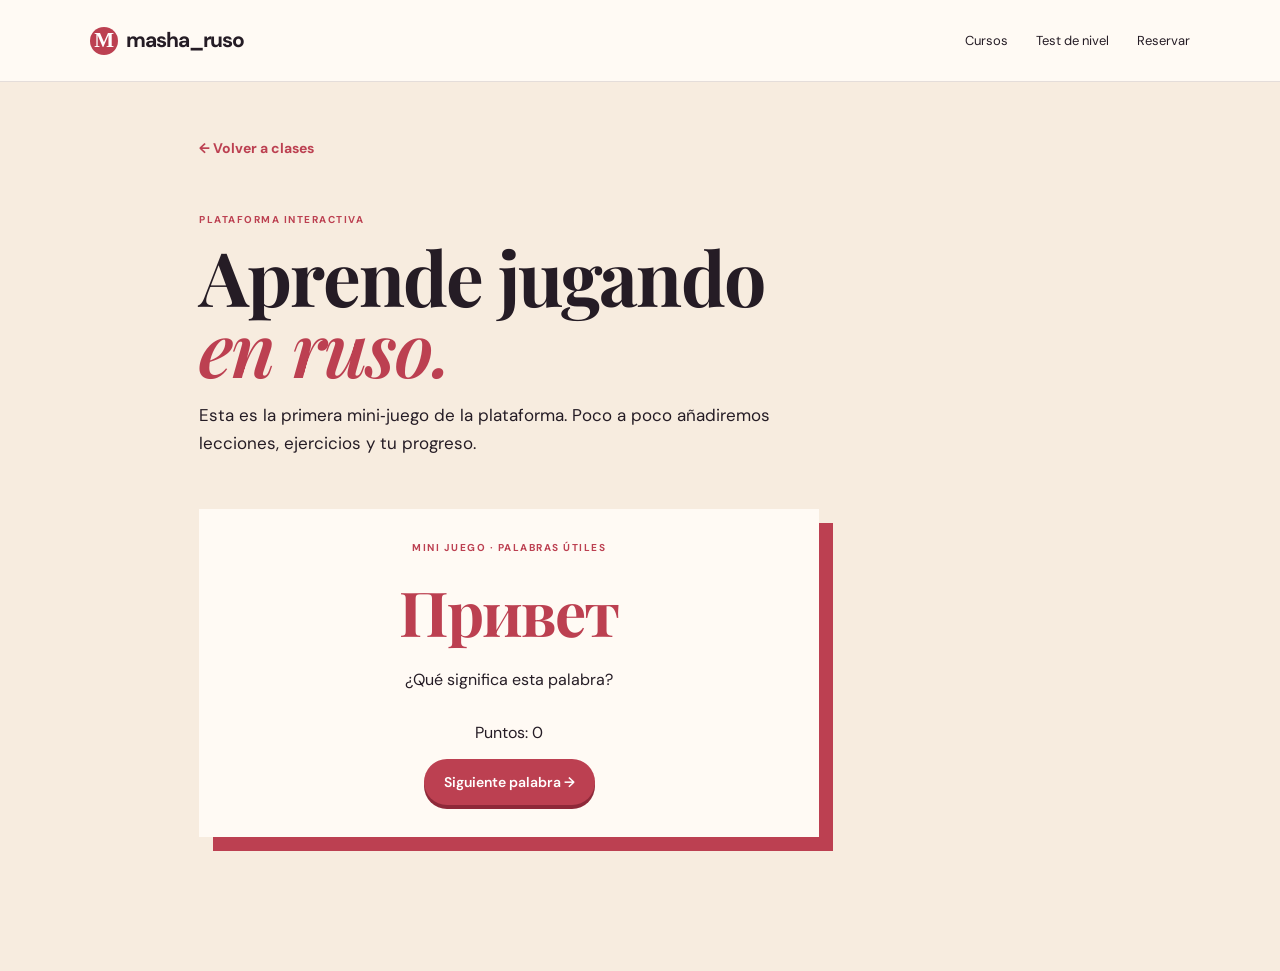
==== plataforma.html @ b91ba9e7 "Add interactive platform starter game" ====
<!doctype html>
<html lang="es">
<head>
  <meta charset="utf-8">
  <meta name="viewport" content="width=device-width,initial-scale=1">
  <title>Masha Ruso · Escuela online</title>
  <link rel="preconnect" href="https://fonts.googleapis.com">
  <link rel="preconnect" href="https://fonts.gstatic.com" crossorigin>
  <link href="https://fonts.googleapis.com/css2?family=DM+Sans:wght@400;500;600;700&family=Playfair+Display:ital,wght@0,600;0,700;1,600&display=swap" rel="stylesheet">
  <link rel="stylesheet" href="css/styles.css?v=experience-4">
  <link rel="stylesheet" href="css/experiencia.css?v=experience-4">
</head>
<body class="experience-page">
  <header><a class="brand" href="index.html"><span>М</span> masha_ruso</a><nav><a href="index.html#cursos">Cursos</a><a href="test-nivel.html">Test de nivel</a><a href="reservar.html">Reservar</a></nav></header>
<main class="experience-main">
  <a class="back-link" href="index.html#cursos">← Volver a clases</a>
  <section class="experience-hero">
    <p class="eyebrow">PLATAFORMA INTERACTIVA</p><h1>Aprende jugando<br><i>en ruso.</i></h1>
    <p>Esta es la primera mini‑juego de la plataforma. Poco a poco añadiremos lecciones, ejercicios y tu progreso.</p>
  </section>
  <section class="experience-card game-card">
    <p class="eyebrow">MINI JUEGO · PALABRAS ÚTILES</p><h2 id="game-word">Привет</h2><p id="game-prompt">¿Qué significa esta palabra?</p>
    <div id="game-options" class="game-options"></div><p id="game-score">Puntos: 0</p><button class="button" id="game-next" hidden>Siguiente palabra →</button>
  </section>
</main>
<script src="js/juego.js?v=experience-4"></script>
</body></html>
---- css/styles.css ----
:root{
  --ink:#251c25;
  --cream:#fbf1e5;
  --red:#bc4051;
  --pink:#e99b9d;
  --lilac:#cbb8d8;
  --blue:#a9c8d4;
  --line:#34243322
}
*{
  box-sizing:border-box
}
html{
  scroll-behavior:smooth
}
body{
  margin:0;
  color:var(--ink);
  font-family:'DM Sans',sans-serif;
  background:var(--cream)
}
.announcement{
  background:var(--ink);
  color:#fff;
  text-align:center;
  padding:10px;
  font-size:10px;
  letter-spacing:1.4px;
  font-weight:700
}
header{
  height:82px;
  padding:0 7vw;
  display:flex;
  align-items:center;
  justify-content:space-between;
  border-bottom:1px solid var(--line);
  background:#fffaf4;
  position:sticky;
  top:0;
  z-index:5
}
.brand{
  font-size:21px;
  font-weight:700;
  text-decoration:none;
  color:var(--ink);
  letter-spacing:-1px
}
.brand span{
  background:var(--red);
  color:#fff;
  border-radius:50%;
  display:inline-grid;
  place-items:center;
  width:28px;
  height:28px;
  font-family:Georgia;
  margin-right:4px
}
nav{
  display:flex;
  gap:28px
}
nav a{
  font-size:13px;
  text-decoration:none;
  color:var(--ink)
}
.cart-button,.icon-button{
  border:0;
  background:none;
  font-size:20px;
  cursor:pointer
}
.cart-button b{
  background:var(--red);
  color:#fff;
  border-radius:50%;
  font:11px 'DM Sans';
  padding:3px 6px;
  vertical-align:top
}
.hero{
  min-height:610px;
  display:grid;
  grid-template-columns:1.15fr .85fr;
  position:relative;
  overflow:hidden;
  isolation:isolate;
  background:linear-gradient(90deg,rgba(255,250,244,.96) 0%,rgba(255,250,244,.84) 40%,rgba(255,250,244,.18) 73%),url("../assets/red-square-3d-hero.jpg") center / cover no-repeat,var(--cream)
}
.hero:after{
  content:'Я · РУССКИЙ · Я · РУССКИЙ · Я · РУССКИЙ';
  position:absolute;
  bottom:7px;
  left:-20px;
  color:#bc405122;
  font:700 16px Georgia;
  letter-spacing:12px;
  white-space:nowrap
}
.hero-copy{
  padding:105px 5vw 75px 12vw;
  position:relative;
  z-index:1
}
.eyebrow{
  font-size:10px;
  color:var(--red);
  font-weight:700;
  letter-spacing:1.5px;
  margin:0 0 15px
}
h1,h2,h3{
  font-family:'Playfair Display',Georgia,serif;
  letter-spacing:-1.8px;
  margin:0
}
h1{
  font-size:clamp(52px,6.4vw,84px);
  line-height:.91
}
h1 i,h2 i{
  color:var(--red);
  font-weight:600
}
.lead{
  font-size:17px;
  line-height:1.55;
  max-width:410px;
  margin:25px 0 30px
}
.button{
  background:var(--red);
  color:#fff;
  border:0;
  border-radius:28px;
  padding:14px 20px;
  text-decoration:none;
  font:600 14px 'DM Sans';
  display:inline-flex;
  gap:22px;
  align-items:center;
  cursor:pointer;
  box-shadow:0 4px 0 #8e2939
}
.postcard{
  width:330px;
  height:420px;
  background:var(--pink);
  margin:auto;
  align-self:center;
  transform:rotate(5deg);
  border:8px solid #fff8eb;
  box-shadow:14px 14px 0 #b8505c22;
  position:relative;
  text-align:center;
  overflow:hidden
}
.postcard-top,.postcard-bottom{
  font-size:9px;
  letter-spacing:2px;
  font-weight:bold;
  position:relative;
  z-index:2
}
.postcard-bottom{
  position:absolute;
  bottom:7px;
  width:100%
}
.arches{
  position:absolute;
  bottom:-15px;
  left:12px;
  display:flex;
  gap:6px
}
.arches span{
  display:block;
  width:96px;
  height:285px;
  border-radius:70px 70px 0 0;
  background:#fbe3b8;
  border:6px solid #bc4051
}
.arches span:nth-child(2){
  background:#a8c6d1;
  height:220px
}
.postcard-title{
  font:600 49px/.83 'Playfair Display';
  position:relative;
  z-index:2;
  margin:50px 0 0
}
.postcard-title i{
  font-size:32px;
  color:#fff
}
.flower{
  position:absolute;
  right:12px;
  top:135px;
  font-size:53px;
  color:#fff
}
.about{
  display:grid;
  grid-template-columns:.85fr 1.15fr;
  gap:80px;
  max-width:960px;
  margin:auto;
  padding:115px 30px;
  background:#fffaf4
}
.about h2,.section-heading h2{
  font-size:clamp(42px,5vw,62px);
  line-height:.96
}
.about p:not(.eyebrow){
  font-size:16px;
  line-height:1.65;
  max-width:480px
}
.portrait{
  height:340px;
  background:var(--blue);
  border-radius:50% 50% 10px 10px;
  position:relative;
  overflow:hidden
}
.portrait:before{
  content:'РУССКИЙ';
  position:absolute;
  font:700 64px Georgia;
  color:#fff3;
  top:120px;
  left:-25px;
  transform:rotate(-14deg)
}
.portrait-circle{
  width:170px;
  height:170px;
  border-radius:50%;
  background:#f6bd91;
  color:var(--ink);
  display:grid;
  place-items:center;
  font:90px Georgia;
  position:absolute;
  bottom:0;
  left:50%;
  transform:translateX(-50%);
  border:16px solid #5d4651
}
.star{
  position:absolute;
  right:16px;
  top:22px;
  font-size:36px;
  color:var(--red)
}
.label{
  position:absolute;
  bottom:18px;
  left:16px;
  background:#fff;
  padding:10px;
  font:700 12px Georgia;
  transform:rotate(-5deg)
}
.label small{
  font:700 9px 'DM Sans';
  letter-spacing:1px
}
.signature{
  font:26px 'Playfair Display';
  color:var(--red);
  margin-top:26px
}
.courses{
  padding:100px 7vw;
  background:#f2e4d7
}
.section-heading{
  max-width:1160px;
  margin:auto;
  display:flex;
  justify-content:space-between;
  align-items:end
}
.section-heading>p{
  max-width:250px;
  font-size:13px;
  line-height:1.5
}
.course-grid{
  max-width:1160px;
  margin:45px auto 0;
  display:grid;
  grid-template-columns:repeat(3,1fr);
  gap:18px
}
.course-card{
  min-height:365px;
  padding:26px;
  display:flex;
  flex-direction:column;
  position:relative;
  overflow:hidden
}
.course-card:after{
  content:'✦';
  position:absolute;
  right:12px;
  top:5px;
  font-size:80px;
  color:#fff7
}
.lilac{
  background:var(--lilac)
}
.peach{
  background:var(--pink)
}
.blue{
  background:var(--blue)
}
.course-no{
  font-size:13px;
  font-weight:700;
  border:1px solid #0005;
  border-radius:50%;
  width:29px;
  height:29px;
  display:grid;
  place-items:center
}
.course-kicker{
  font-size:10px;
  letter-spacing:1.5px;
  font-weight:bold;
  margin:35px 0 8px
}
.course-card h3{
  font-size:38px;
  line-height:.92
}
.course-card>p:not(.course-kicker){
  font-size:13px;
  line-height:1.5;
  max-width:250px
}
.course-footer{
  margin-top:auto;
  display:flex;
  justify-content:space-between;
  align-items:center
}
.course-footer strong{
  font:28px 'Playfair Display'
}
.course-footer small{
  font:11px 'DM Sans'
}
.add{
  border:1px solid var(--ink);
  background:#fff8;
  border-radius:25px;
  padding:10px 12px;
  font:600 12px 'DM Sans';
  cursor:pointer
}
.reasons{
  padding:90px 10vw;
  background:#fffaf4;
  text-align:center
}
.reason-grid{
  display:grid;
  grid-template-columns:repeat(3,1fr);
  max-width:1000px;
  margin:45px auto 0;
  gap:20px
}
.reason-grid b{
  font:42px Georgia;
  color:var(--red)
}
.reason-grid h3{
  font-size:23px;
  margin:13px
}
.reason-grid p{
  font-size:13px
}
.testimonial{
  background:var(--red);
  color:#fff;
  padding:90px 15%;
  text-align:center
}
.testimonial p{
  font:clamp(28px,4vw,48px)/1.2 'Playfair Display';
  margin:0
}
.testimonial span{
  font-size:10px;
  letter-spacing:1.3px;
  display:block;
  margin-top:25px
}
footer{
  background:var(--ink);
  color:#fff;
  padding:35px 8%;
  display:flex;
  justify-content:space-between;
  align-items:center;
  font-size:13px
}
footer .brand,footer a{
  color:#fff
}
.cart{
  position:fixed;
  right:0;
  top:0;
  width:min(420px,100%);
  height:100vh;
  background:#fffaf4;
  z-index:10;
  transform:translateX(105%);
  transition:.35s;
  padding:28px;
  display:flex;
  flex-direction:column;
  box-shadow:-10px 0 30px #0002
}
.cart.open{
  transform:none
}
.cart-head{
  display:flex;
  justify-content:space-between;
  align-items:center;
  border-bottom:1px solid var(--line);
  padding-bottom:18px
}
.cart-head h2{
  font-size:35px
}
.icon-button{
  font-size:31px
}
.cart-items{
  flex:1;
  padding:20px 0
}
.empty{
  color:#777;
  line-height:1.6
}
.cart-item{
  display:flex;
  justify-content:space-between;
  padding:13px 0;
  border-bottom:1px solid var(--line);
  font-size:14px
}
.cart-item button{
  border:0;
  background:none;
  color:var(--red);
  cursor:pointer
}
.cart-bottom{
  border-top:1px solid var(--line);
  padding-top:18px
}
.cart-bottom>div{
  display:flex;
  justify-content:space-between;
  align-items:center;
  margin-bottom:17px
}
.cart-bottom strong{
  font:26px 'Playfair Display'
}
.checkout{
  width:100%;
  justify-content:space-between
}
.checkout:disabled{
  background:#bcb6b2;
  box-shadow:none;
  cursor:not-allowed
}
.cart-bottom small{
  display:block;
  text-align:center;
  color:#777;
  font-size:10px;
  margin-top:14px
}
.overlay{
  position:fixed;
  inset:0;
  background:#0005;
  z-index:9;
  display:none
}
.overlay.show{
  display:block
}
.payment-modal{
  position:fixed;
  display:none;
  place-items:center;
  inset:0;
  background:#0008;
  z-index:12;
  padding:20px
}
.payment-modal.show{
  display:grid
}
.payment-modal>div{
  background:var(--cream);
  max-width:480px;
  padding:45px;
  position:relative
}
.payment-modal h2{
  font-size:46px;
  line-height:.95;
  margin-bottom:20px
}
.payment-modal p:not(.eyebrow){
  line-height:1.6
}
.modal-close{
  position:absolute;
  right:15px;
  top:10px
}
@media(max-width:720px){
  header{
    padding:0 20px;
    height:68px
  }
  nav{
    display:none
  }
  .hero{
    grid-template-columns:1fr;
    min-height:auto
  }
  .hero-copy{
    padding:72px 28px 35px
  }
  .postcard{
    width:250px;
    height:315px;
    margin:20px auto 60px
  }
  .postcard-title{
    font-size:39px;
    margin-top:34px
  }
  .arches span{
    width:71px;
    height:220px
  }
  .arches span:nth-child(2){
    height:170px
  }
  .about{
    grid-template-columns:1fr;
    gap:35px;
    padding:70px 25px
  }
  .portrait{
    height:280px
  }
  .courses{
    padding:70px 20px
  }
  .section-heading{
    display:block
  }
  .section-heading>p{
    margin-top:15px
  }
  .course-grid,.reason-grid{
    grid-template-columns:1fr
  }
  .course-card{
    min-height:310px
  }
  .reasons{
    padding:70px 25px
  }
  .testimonial{
    padding:70px 25px
  }
  footer{
    display:block
  }
  footer p{
    margin:17px 0
  }
}

/* Mini-game motion: layered parallax above the Red Square image */
.hero{
  --scene-x:0px;
  --scene-y:0px;
  --card-x:0px;
  --card-y:0px;
}
.hero:before{
  content:"";
  position:absolute;
  inset:-34px;
  z-index:0;
  pointer-events:none;
  background:linear-gradient(90deg,rgba(255,250,244,.50),rgba(255,250,244,.08)),url("../assets/red-square-3d-hero.jpg") center / cover no-repeat;
  opacity:.34;
  transform:translate3d(var(--scene-x),var(--scene-y),0) scale(1.06);
  transition:transform .5s cubic-bezier(.2,.7,.2,1);
}
.hero > *{
  position:relative;
  z-index:1;
}
.hero:after{
  z-index:2;
  pointer-events:none;
}
.postcard{
  transform:rotate(5deg) translate3d(var(--card-x),var(--card-y),0);
  transition:transform .55s cubic-bezier(.2,.72,.2,1),box-shadow .35s ease;
}
.postcard:hover{
  box-shadow:20px 24px 0 #8b313940;
}
.hero-spark{
  position:absolute;
  z-index:2;
  width:12px;
  height:12px;
  border:1px solid rgba(255,239,199,.88);
  border-radius:50%;
  box-shadow:0 0 18px rgba(255,192,91,.75);
  pointer-events:none;
  animation:hero-sparkle var(--speed) ease-in-out infinite alternate;
}
.hero-spark:nth-of-type(1){top:20%;right:13%;--speed:3.4s}
.hero-spark:nth-of-type(2){top:53%;right:36%;--speed:4.2s}
.hero-spark:nth-of-type(3){bottom:17%;right:20%;--speed:2.8s}
@keyframes hero-sparkle{
  from{opacity:.25;transform:translateY(0) scale(.65)}
  to{opacity:1;transform:translateY(-18px) scale(1.25)}
}
@media (prefers-reduced-motion:reduce){
  .hero:before,.postcard{transition:none}
  .hero-spark{animation:none}
}

/* Atmospheric layer over Red Square */
.hero{
  grid-template-columns:1fr;
}
.weather{
  position:absolute;
  inset:0;
  z-index:3;
  overflow:hidden;
  pointer-events:none;
}
.rain-drop{
  position:absolute;
  top:-13%;
  width:1px;
  height:46px;
  background:linear-gradient(transparent,rgba(231,241,255,.72));
  transform:rotate(13deg);
  opacity:.55;
  animation:rain-fall linear infinite;
}
.falling-leaf{
  position:absolute;
  top:-14%;
  color:#a23c2d;
  font-size:clamp(16px,2vw,28px);
  filter:drop-shadow(0 3px 2px rgba(38,22,18,.2));
  opacity:.82;
  animation:leaf-fall var(--leaf-speed) cubic-bezier(.32,.12,.58,.9) infinite;
}
@keyframes rain-fall{
  to{transform:translate3d(-110px,690px,0) rotate(13deg);opacity:.12}
}
@keyframes leaf-fall{
  0%{transform:translate3d(0,0,0) rotate(0deg);opacity:0}
  8%{opacity:.82}
  55%{transform:translate3d(var(--leaf-drift),400px,0) rotate(210deg)}
  100%{transform:translate3d(calc(var(--leaf-drift) * -1),760px,0) rotate(430deg);opacity:0}
}
@media (prefers-reduced-motion:reduce){
  .rain-drop,.falling-leaf{animation:none;display:none}
}

/* More natural weather: layered rain and autumn leaves */
.weather{
  background:linear-gradient(180deg,rgba(23,31,39,.08),transparent 46%,rgba(29,22,17,.12));
}
.rain-drop{
  width:1.3px;
  height:var(--rain-length);
  background:linear-gradient(to bottom,transparent 0%,rgba(213,231,242,.82) 55%,rgba(255,255,255,.94) 100%);
  opacity:.56;
  filter:blur(.15px);
  transform:rotate(14deg);
  animation:rain-fall var(--rain-speed) linear infinite;
}
.rain-drop.rain-front{
  width:1.8px;
  opacity:.83;
  filter:blur(.35px);
  box-shadow:0 0 7px rgba(204,230,244,.38);
}
.falling-leaf{
  width:var(--leaf-size);
  height:calc(var(--leaf-size) * .62);
  color:transparent;
  background:linear-gradient(135deg,var(--leaf-color),#5e231b);
  border-radius:100% 0 100% 0;
  box-shadow:inset -3px -2px 5px rgba(42,14,8,.24),0 3px 7px rgba(32,19,13,.28);
  opacity:.9;
  animation:leaf-fall var(--leaf-speed) cubic-bezier(.3,.08,.62,.94) infinite;
}
.falling-leaf:after{
  content:"";
  position:absolute;
  width:8px;
  height:1px;
  background:#593329;
  right:-6px;
  bottom:0;
  transform:rotate(-28deg);
  transform-origin:left;
}
@keyframes rain-fall{
  from{transform:translate3d(0,-15vh,0) rotate(14deg);opacity:0}
  9%{opacity:var(--rain-opacity)}
  to{transform:translate3d(-150px,118vh,0) rotate(14deg);opacity:.08}
}
@keyframes leaf-fall{
  0%{transform:translate3d(0,-12vh,0) rotate(20deg);opacity:0}
  8%{opacity:.88}
  35%{transform:translate3d(var(--leaf-drift),30vh,0) rotate(170deg)}
  68%{transform:translate3d(var(--leaf-return),66vh,0) rotate(320deg)}
  100%{transform:translate3d(var(--leaf-drift),112vh,0) rotate(520deg);opacity:0}
}

/* Level test and WhatsApp recommendation */
.level-test{
  background:#251c25;
  color:#fffaf4;
  padding:100px 10vw;
  display:grid;
  grid-template-columns:.78fr 1.22fr;
  gap:55px;
  align-items:start;
}
.level-test .eyebrow{color:#ef9a91}
.level-test h2{font-size:clamp(42px,5vw,64px)}
.level-test h2 i{color:#ef9a91}
.test-intro>p:not(.eyebrow){font-size:16px;line-height:1.65;max-width:380px}
.test-intro span{display:inline-block;margin-top:17px;color:#f0c793;font-size:13px}
.test-card{background:#fffaf4;color:#251c25;padding:30px;box-shadow:14px 14px 0 #bc4051;border-radius:3px}
.student-name{display:block;font-weight:700;font-size:14px;margin-bottom:24px}
.student-name input{display:block;width:100%;padding:13px 14px;margin-top:8px;border:1px solid #342433;background:#fff;border-radius:2px;font:15px 'DM Sans'}
.test-card fieldset{border:0;border-top:1px solid #d7cbc1;padding:18px 0 7px;margin:0}
.test-card legend{font-weight:700;font-size:15px;line-height:1.4;padding:0 0 9px}
.test-card fieldset label{display:block;padding:7px 0;font-size:14px;cursor:pointer}
.test-card input[type="radio"]{accent-color:#bc4051;margin-right:8px}
.test-submit{margin-top:18px;width:100%;justify-content:space-between}
.test-result{grid-column:2;background:#ead4bd;color:#251c25;display:none;padding:30px;border-left:5px solid #bc4051}
.test-result.show{display:block}
.test-result h3{font-size:34px;margin:7px 0 12px}
.test-result p{line-height:1.55}
.whatsapp-result{margin-top:16px;background:#25d366;box-shadow:none;justify-content:center}
@media(max-width:720px){
  .level-test{grid-template-columns:1fr;padding:75px 24px;gap:28px}
  .test-result{grid-column:auto}
  .test-card{padding:22px}
}
---- css/experiencia.css ----
.experience-page{background:#f7ecdf;color:#251c25}.experience-page header{background:#fffaf4}.experience-main{max-width:930px;margin:auto;padding:55px 24px 100px}.back-link{color:#bc4051;text-decoration:none;font-weight:700;font-size:14px}.experience-hero{max-width:650px;padding:55px 0 35px}.experience-hero h1{font-size:clamp(46px,7vw,75px);line-height:.95}.experience-hero h1 i{color:#bc4051}.experience-hero>p:not(.eyebrow){line-height:1.65;font-size:17px}.experience-card{background:#fffaf4;padding:32px;box-shadow:14px 14px 0 #bc4051;margin-bottom:34px}.form-label{display:block;font-weight:700;margin-bottom:18px}.form-label input,.form-label select,.form-label textarea{display:block;width:100%;font:15px 'DM Sans';padding:13px;margin-top:8px;border:1px solid #342433;background:#fff}.quiz-card fieldset{border:0;border-top:1px solid #dfd1c6;margin:0;padding:17px 0 8px}.quiz-card legend{font-weight:700;line-height:1.4;padding-bottom:8px}.quiz-card fieldset label{display:block;padding:5px 0}.quiz-card input[type=radio]{accent-color:#bc4051;margin-right:8px}.result-panel{display:none;background:#e8d0b9;padding:28px;border-left:5px solid #bc4051}.result-panel.show{display:block}.result-panel h2{font-size:38px}.whatsapp-result{background:#25d366;box-shadow:none;margin-top:12px}.game-card{text-align:center;max-width:620px}.game-card h2{font-size:62px;color:#bc4051;margin:16px}.game-options{display:grid;grid-template-columns:repeat(2,1fr);gap:12px}.game-options button{font:600 15px 'DM Sans';padding:15px;border:1px solid #342433;background:#fffaf4;cursor:pointer}.game-options button:hover{background:#bc4051;color:#fff}.game-options button.correct{background:#297a54;color:#fff}.game-options button.wrong{background:#bc4051;color:#fff}@media(max-width:720px){.experience-page header nav{display:none}.experience-main{padding:36px 20px 70px}.experience-card{padding:22px;box-shadow:8px 8px 0 #bc4051}.game-options{grid-template-columns:1fr}.experience-hero{padding-top:42px}}
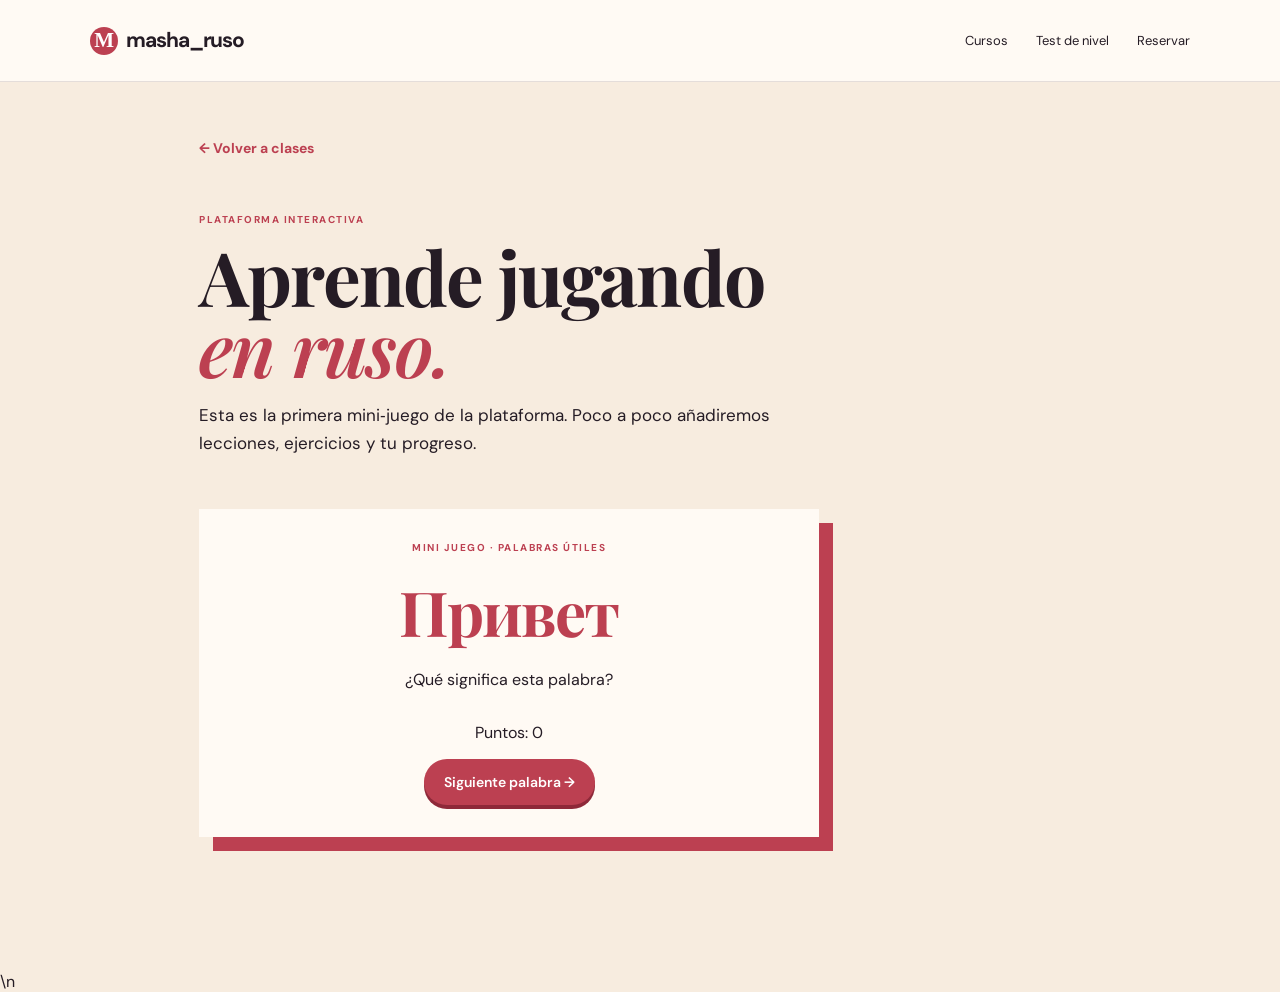
==== commit 6a2b449f: "Keep Nika present in learning platform" ====
--- a/plataforma.html
+++ b/plataforma.html
@@ -7,13 +7,13 @@
   <link rel="preconnect" href="https://fonts.googleapis.com">
   <link rel="preconnect" href="https://fonts.gstatic.com" crossorigin>
   <link href="https://fonts.googleapis.com/css2?family=DM+Sans:wght@400;500;600;700&family=Playfair+Display:ital,wght@0,600;0,700;1,600&display=swap" rel="stylesheet">
-  <link rel="stylesheet" href="css/styles.css?v=experience-4">
-  <link rel="stylesheet" href="css/experiencia.css?v=experience-4">
+  <link rel="stylesheet" href="css/styles.css?v=nika-8">
+  <link rel="stylesheet" href="css/experiencia.css?v=nika-8">
 </head>
 <body class="experience-page">
-  <header><a class="brand" href="index.html"><span>М</span> masha_ruso</a><nav><a href="index.html#cursos">Cursos</a><a href="test-nivel.html">Test de nivel</a><a href="reservar.html">Reservar</a></nav></header>
+  <header><a class="brand" href="index.html?v=nika-8"><span>М</span> masha_ruso</a><nav><a href="index.html?v=nika-8#cursos">Cursos</a><a href="test-nivel.html">Test de nivel</a><a href="reservar.html">Reservar</a></nav></header>
 <main class="experience-main">
-  <a class="back-link" href="index.html#cursos">← Volver a clases</a>
+  <a class="back-link" href="index.html?v=nika-8#cursos">← Volver a clases</a>
   <section class="experience-hero">
     <p class="eyebrow">PLATAFORMA INTERACTIVA</p><h1>Aprende jugando<br><i>en ruso.</i></h1>
     <p>Esta es la primera mini‑juego de la plataforma. Poco a poco añadiremos lecciones, ejercicios y tu progreso.</p>
@@ -23,5 +23,5 @@
     <div id="game-options" class="game-options"></div><p id="game-score">Puntos: 0</p><button class="button" id="game-next" hidden>Siguiente palabra →</button>
   </section>
 </main>
-<script src="js/juego.js?v=experience-4"></script>
+<script "src=\"js/nika-widget.js?v=nika-8\"></script>\n<script src=\"js/juego.js?v=nika-8"></script>
 </body></html>
--- a/css/styles.css
+++ b/css/styles.css
@@ -799,3 +799,11 @@
   .test-result{grid-column:auto}
   .test-card{padding:22px}
 }
+
+/* Linked individual-class benefits */
+.lesson-benefits a{padding:9px 13px;border:1px solid #34243322;border-radius:22px;font-size:12px;text-decoration:none;color:#251c25;background:#fffaf4;transition:transform .2s ease,background .2s ease,box-shadow .2s ease}.lesson-benefits a:hover{transform:translateY(-3px);background:#bc4051;color:#fff;box-shadow:0 5px 0 #7d2734}.lesson-benefits a b{margin-left:5px}
+
+/* Floating virtual guide */
+.guide-orb{position:fixed;right:24px;bottom:22px;width:82px;height:82px;border:0;border-radius:50%;background:linear-gradient(145deg,#f7ecdf,#bc4051);padding:0;cursor:pointer;z-index:30;box-shadow:0 12px 28px #251c2555;transition:transform .25s ease,box-shadow .25s ease;overflow:visible}.guide-orb:hover{transform:translateY(-5px) scale(1.04);box-shadow:0 18px 34px #251c2566}.guide-orb img{width:96px;height:96px;object-fit:cover;object-position:center 22%;position:absolute;bottom:-2px;left:-7px}.guide-orb span{position:absolute;right:-3px;top:-2px;background:#f1c36c;color:#251c25;border:2px solid #fffaf4;border-radius:50%;width:24px;height:24px;display:grid;place-items:center;font-size:12px}.virtual-guide{position:fixed;right:24px;bottom:118px;width:min(345px,calc(100vw - 38px));background:#fffaf4;color:#251c25;padding:25px 25px 22px;z-index:31;box-shadow:0 20px 55px #251c2550;border:1px solid #d2b9a5;transform:translateY(16px) scale(.96);opacity:0;visibility:hidden;transition:.26s ease}.virtual-guide.show{transform:none;opacity:1;visibility:visible}.guide-close{position:absolute;right:13px;top:9px;border:0;background:none;font-size:27px;cursor:pointer;color:#342433}.guide-avatar{position:absolute;width:104px;height:104px;object-fit:cover;object-position:center 20%;right:20px;top:-60px;filter:drop-shadow(0 8px 8px #251c2533)}.virtual-guide h3{font-size:36px;margin:5px 0 9px}.virtual-guide h3 i{color:#bc4051}.virtual-guide>p:not(.eyebrow){font-size:14px;line-height:1.55;max-width:260px}.guide-actions{display:grid;gap:8px;margin-top:18px}.guide-actions a{display:flex;justify-content:space-between;gap:8px;text-decoration:none;color:#251c25;background:#f3e4d7;padding:11px 12px;font:600 13px 'DM Sans';transition:background .2s,color .2s}.guide-actions a:hover{background:#bc4051;color:#fff}@media(max-width:720px){.guide-orb{right:15px;bottom:15px;width:70px;height:70px}.guide-orb img{width:84px;height:84px;left:-7px}.virtual-guide{right:15px;bottom:99px}}
+/* Voice controls for Nika */
+.guide-tools{display:grid;grid-template-columns:1fr 1fr;gap:8px;margin-top:10px}.guide-tools button,.test-nika button{border:1px solid #342433;background:#fffaf4;color:#251c25;padding:10px 7px;font:600 12px 'DM Sans';cursor:pointer}.guide-tools button:hover,.test-nika button:hover{background:#251c25;color:#fffaf4}.guide-message{margin:13px 0 0!important;font-size:12px!important;color:#7b4d41}.test-nika{display:flex;gap:15px;align-items:center;background:#e8d0b9;padding:16px 19px;margin:0 0 28px;max-width:620px}.test-nika img{width:75px;height:75px;object-fit:cover;object-position:center 20%;border-radius:50%;background:#bc4051}.test-nika p{margin:4px 0;font-size:13px;line-height:1.45}.test-nika button{margin-top:7px;background:#fffaf4}@media(max-width:720px){.guide-tools{grid-template-columns:1fr}.test-nika{align-items:flex-start}}
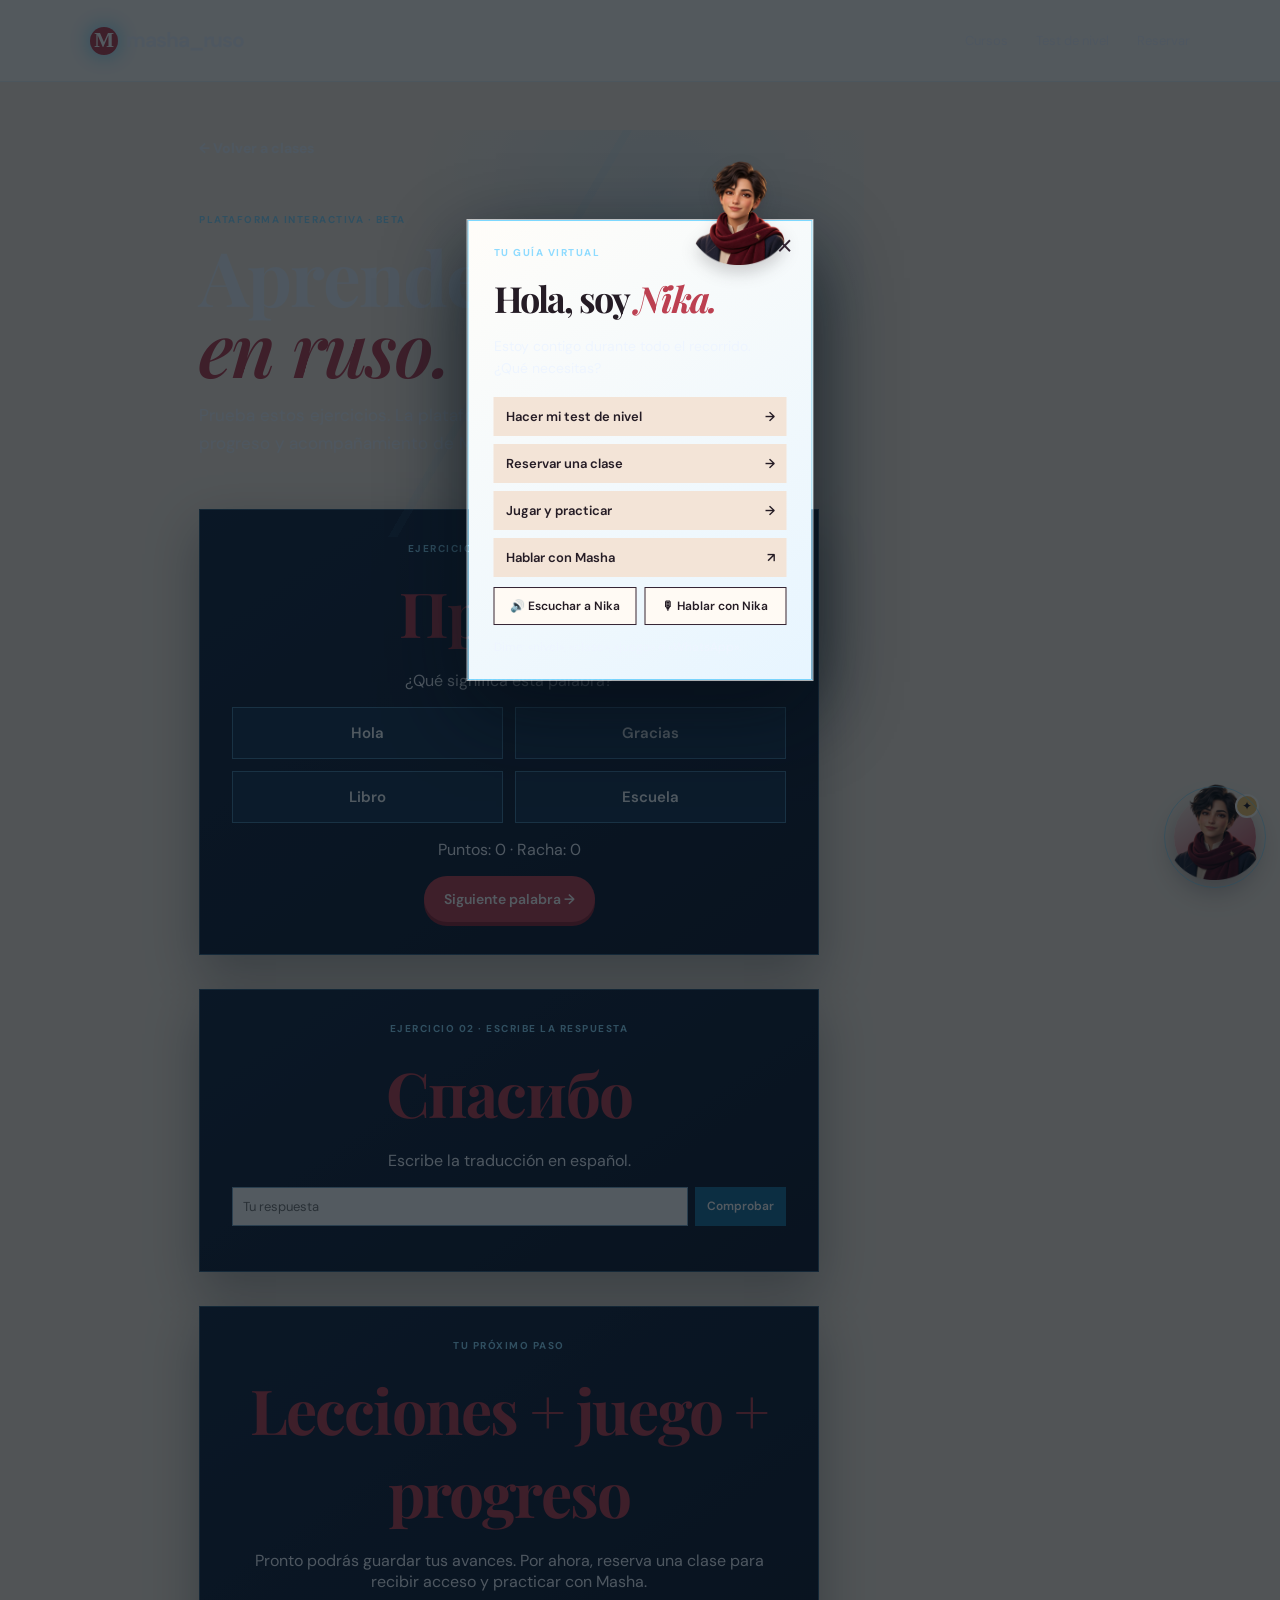
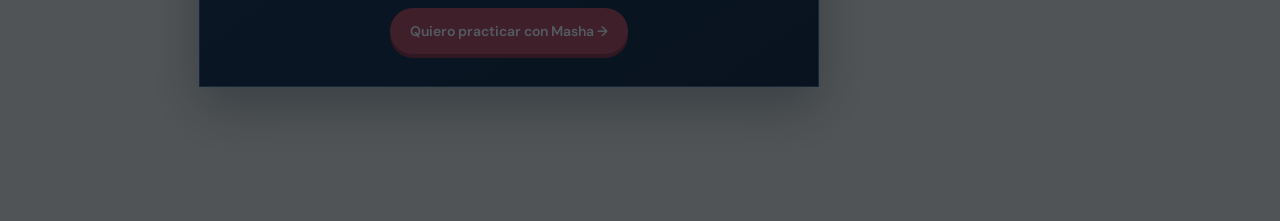
==== commit d63fef60: "Repair and expand interactive learning platform" ====
--- a/plataforma.html
+++ b/plataforma.html
@@ -1,27 +1,20 @@
 <!doctype html>
 <html lang="es">
 <head>
-  <meta charset="utf-8">
-  <meta name="viewport" content="width=device-width,initial-scale=1">
-  <title>Masha Ruso · Escuela online</title>
-  <link rel="preconnect" href="https://fonts.googleapis.com">
-  <link rel="preconnect" href="https://fonts.gstatic.com" crossorigin>
+  <meta charset="utf-8"><meta name="viewport" content="width=device-width,initial-scale=1">
+  <title>Plataforma · Masha Ruso</title>
+  <link rel="preconnect" href="https://fonts.googleapis.com"><link rel="preconnect" href="https://fonts.gstatic.com" crossorigin>
   <link href="https://fonts.googleapis.com/css2?family=DM+Sans:wght@400;500;600;700&family=Playfair+Display:ital,wght@0,600;0,700;1,600&display=swap" rel="stylesheet">
-  <link rel="stylesheet" href="css/styles.css?v=nika-8">
-  <link rel="stylesheet" href="css/experiencia.css?v=nika-8">
+  <link rel="stylesheet" href="css/styles.css?v=platform-demo-17"><link rel="stylesheet" href="css/experiencia.css?v=platform-demo-17">
 </head>
 <body class="experience-page">
-  <header><a class="brand" href="index.html?v=nika-8"><span>М</span> masha_ruso</a><nav><a href="index.html?v=nika-8#cursos">Cursos</a><a href="test-nivel.html">Test de nivel</a><a href="reservar.html">Reservar</a></nav></header>
+<header><a class="brand" href="index.html?v=nika-demo-17"><span>М</span> masha_ruso</a><nav><a href="index.html?v=nika-demo-17#cursos">Cursos</a><a href="test-nivel.html">Test de nivel</a><a href="reservar.html">Reservar</a></nav></header>
 <main class="experience-main">
-  <a class="back-link" href="index.html?v=nika-8#cursos">← Volver a clases</a>
-  <section class="experience-hero">
-    <p class="eyebrow">PLATAFORMA INTERACTIVA</p><h1>Aprende jugando<br><i>en ruso.</i></h1>
-    <p>Esta es la primera mini‑juego de la plataforma. Poco a poco añadiremos lecciones, ejercicios y tu progreso.</p>
-  </section>
-  <section class="experience-card game-card">
-    <p class="eyebrow">MINI JUEGO · PALABRAS ÚTILES</p><h2 id="game-word">Привет</h2><p id="game-prompt">¿Qué significa esta palabra?</p>
-    <div id="game-options" class="game-options"></div><p id="game-score">Puntos: 0</p><button class="button" id="game-next" hidden>Siguiente palabra →</button>
-  </section>
+  <a class="back-link" href="index.html?v=nika-demo-17#cursos">← Volver a clases</a>
+  <section class="experience-hero"><p class="eyebrow">PLATAFORMA INTERACTIVA · BETA</p><h1>Aprende jugando<br><i>en ruso.</i></h1><p>Prueba estos ejercicios. La plataforma completa tendrá lecciones, práctica, progreso y acompañamiento de Masha.</p></section>
+  <section class="experience-card game-card"><p class="eyebrow">EJERCICIO 01 · PALABRAS ÚTILES</p><h2 id="game-word">Привет</h2><p id="game-prompt">¿Qué significa esta palabra?</p><div id="game-options" class="game-options"></div><p id="game-score">Puntos: 0 · Racha: 0</p><button class="button" id="game-next" hidden>Siguiente palabra →</button></section>
+  <section class="experience-card game-card"><p class="eyebrow">EJERCICIO 02 · ESCRIBE LA RESPUESTA</p><h2>Спасибо</h2><p>Escribe la traducción en español.</p><form id="typing-exercise" class="guide-chat"><input id="typing-answer" autocomplete="off" placeholder="Tu respuesta"><button type="submit">Comprobar</button></form><p id="typing-feedback" class="guide-message"></p></section>
+  <section class="experience-card game-card"><p class="eyebrow">TU PRÓXIMO PASO</p><h2>Lecciones + juego + progreso</h2><p>Pronto podrás guardar tus avances. Por ahora, reserva una clase para recibir acceso y practicar con Masha.</p><a class="button" href="reservar.html">Quiero practicar con Masha →</a></section>
 </main>
-<script "src=\"js/nika-widget.js?v=nika-8\"></script>\n<script src=\"js/juego.js?v=nika-8"></script>
+<script src="js/nika-widget.js?v=platform-demo-17"></script><script src="js/juego.js?v=platform-demo-17"></script>
 </body></html>
--- a/css/styles.css
+++ b/css/styles.css
@@ -804,6 +804,8 @@
 .lesson-benefits a{padding:9px 13px;border:1px solid #34243322;border-radius:22px;font-size:12px;text-decoration:none;color:#251c25;background:#fffaf4;transition:transform .2s ease,background .2s ease,box-shadow .2s ease}.lesson-benefits a:hover{transform:translateY(-3px);background:#bc4051;color:#fff;box-shadow:0 5px 0 #7d2734}.lesson-benefits a b{margin-left:5px}
 
 /* Floating virtual guide */
-.guide-orb{position:fixed;right:24px;bottom:22px;width:82px;height:82px;border:0;border-radius:50%;background:linear-gradient(145deg,#f7ecdf,#bc4051);padding:0;cursor:pointer;z-index:30;box-shadow:0 12px 28px #251c2555;transition:transform .25s ease,box-shadow .25s ease;overflow:visible}.guide-orb:hover{transform:translateY(-5px) scale(1.04);box-shadow:0 18px 34px #251c2566}.guide-orb img{width:96px;height:96px;object-fit:cover;object-position:center 22%;position:absolute;bottom:-2px;left:-7px}.guide-orb span{position:absolute;right:-3px;top:-2px;background:#f1c36c;color:#251c25;border:2px solid #fffaf4;border-radius:50%;width:24px;height:24px;display:grid;place-items:center;font-size:12px}.virtual-guide{position:fixed;right:24px;bottom:118px;width:min(345px,calc(100vw - 38px));background:#fffaf4;color:#251c25;padding:25px 25px 22px;z-index:31;box-shadow:0 20px 55px #251c2550;border:1px solid #d2b9a5;transform:translateY(16px) scale(.96);opacity:0;visibility:hidden;transition:.26s ease}.virtual-guide.show{transform:none;opacity:1;visibility:visible}.guide-close{position:absolute;right:13px;top:9px;border:0;background:none;font-size:27px;cursor:pointer;color:#342433}.guide-avatar{position:absolute;width:104px;height:104px;object-fit:cover;object-position:center 20%;right:20px;top:-60px;filter:drop-shadow(0 8px 8px #251c2533)}.virtual-guide h3{font-size:36px;margin:5px 0 9px}.virtual-guide h3 i{color:#bc4051}.virtual-guide>p:not(.eyebrow){font-size:14px;line-height:1.55;max-width:260px}.guide-actions{display:grid;gap:8px;margin-top:18px}.guide-actions a{display:flex;justify-content:space-between;gap:8px;text-decoration:none;color:#251c25;background:#f3e4d7;padding:11px 12px;font:600 13px 'DM Sans';transition:background .2s,color .2s}.guide-actions a:hover{background:#bc4051;color:#fff}@media(max-width:720px){.guide-orb{right:15px;bottom:15px;width:70px;height:70px}.guide-orb img{width:84px;height:84px;left:-7px}.virtual-guide{right:15px;bottom:99px}}
+.guide-orb{position:fixed;right:24px;bottom:22px;width:82px;height:82px;border:0;border-radius:50%;background:linear-gradient(145deg,#f7ecdf,#bc4051);padding:0;cursor:pointer;z-index:30;box-shadow:0 12px 28px #251c2555;transition:transform .25s ease,box-shadow .25s ease;overflow:visible}.guide-orb:hover{transform:translateY(-5px) scale(1.04);box-shadow:0 18px 34px #251c2566}.guide-orb img{width:96px;height:96px;object-fit:cover;object-position:center 22%;position:absolute;bottom:-2px;left:-7px}.guide-orb span{position:absolute;right:-3px;top:-2px;background:#f1c36c;color:#251c25;border:2px solid #fffaf4;border-radius:50%;width:24px;height:24px;display:grid;place-items:center;font-size:12px}.virtual-guide{position:fixed;right:24px;bottom:118px;width:min(345px,calc(100vw - 38px));background:#fffaf4;color:#251c25;padding:25px 25px 22px;z-index:31;box-shadow:0 20px 55px #251c2550;border:1px solid #d2b9a5;transform:translateY(16px) scale(.96);opacity:0;visibility:hidden;transition:.26s ease}.virtual-guide.show{right:auto;bottom:auto;left:50%;top:50%;transform:translate(-50%,-50%) scale(1);opacity:1;visibility:visible;animation:nika-arrival .42s cubic-bezier(.2,.9,.25,1.15)}@keyframes nika-arrival{from{transform:translate(40%,-15%) scale(.35);opacity:0}to{transform:translate(-50%,-50%) scale(1);opacity:1}}.guide-close{position:absolute;right:13px;top:9px;border:0;background:none;font-size:27px;cursor:pointer;color:#342433}.guide-avatar{position:absolute;width:104px;height:104px;object-fit:cover;object-position:center 20%;right:20px;top:-60px;filter:drop-shadow(0 8px 8px #251c2533)}.virtual-guide h3{font-size:36px;margin:5px 0 9px}.virtual-guide h3 i{color:#bc4051}.virtual-guide>p:not(.eyebrow){font-size:14px;line-height:1.55;max-width:260px}.guide-actions{display:grid;gap:8px;margin-top:18px}.guide-actions a{display:flex;justify-content:space-between;gap:8px;text-decoration:none;color:#251c25;background:#f3e4d7;padding:11px 12px;font:600 13px 'DM Sans';transition:background .2s,color .2s}.guide-actions a:hover{background:#bc4051;color:#fff}@media(max-width:720px){.guide-orb{right:15px;bottom:15px;width:70px;height:70px}.guide-orb img{width:84px;height:84px;left:-7px}.virtual-guide{right:15px;bottom:99px}.virtual-guide.show{left:50%;top:50%;right:auto;bottom:auto}}
 /* Voice controls for Nika */
-.guide-tools{display:grid;grid-template-columns:1fr 1fr;gap:8px;margin-top:10px}.guide-tools button,.test-nika button{border:1px solid #342433;background:#fffaf4;color:#251c25;padding:10px 7px;font:600 12px 'DM Sans';cursor:pointer}.guide-tools button:hover,.test-nika button:hover{background:#251c25;color:#fffaf4}.guide-message{margin:13px 0 0!important;font-size:12px!important;color:#7b4d41}.test-nika{display:flex;gap:15px;align-items:center;background:#e8d0b9;padding:16px 19px;margin:0 0 28px;max-width:620px}.test-nika img{width:75px;height:75px;object-fit:cover;object-position:center 20%;border-radius:50%;background:#bc4051}.test-nika p{margin:4px 0;font-size:13px;line-height:1.45}.test-nika button{margin-top:7px;background:#fffaf4}@media(max-width:720px){.guide-tools{grid-template-columns:1fr}.test-nika{align-items:flex-start}}+.guide-tools{display:grid;grid-template-columns:1fr 1fr;gap:8px;margin-top:10px}.guide-tools button,.test-nika button{border:1px solid #342433;background:#fffaf4;color:#251c25;padding:10px 7px;font:600 12px 'DM Sans';cursor:pointer}.guide-tools button:hover,.test-nika button:hover{background:#251c25;color:#fffaf4}.guide-message{margin:13px 0 0!important;font-size:12px!important;color:#7b4d41}.test-nika{display:flex;gap:15px;align-items:center;background:#e8d0b9;padding:16px 19px;margin:0 0 28px;max-width:620px}.test-nika img{width:75px;height:75px;object-fit:cover;object-position:center 20%;border-radius:50%;background:#bc4051}.test-nika p{margin:4px 0;font-size:13px;line-height:1.45}.test-nika button{margin-top:7px;background:#fffaf4}@media(max-width:720px){.guide-tools{grid-template-columns:1fr}.test-nika{align-items:flex-start}}
+/* Tech learning atmosphere and Nika interaction */
+.experience-page{background:#101a2b;color:#eef5ff}.experience-page header{background:#101a2be8;border-color:#8cc8ff33}.experience-page .brand,.experience-page nav a,.experience-page .back-link{color:#eef5ff}.experience-page .brand span{box-shadow:0 0 22px #64d4ff}.experience-page .experience-card,.experience-page .test-nika{background:linear-gradient(145deg,#162944,#101b30);border:1px solid #7bd3ff55;box-shadow:0 20px 50px #030a154d}.experience-page .experience-hero{position:relative;isolation:isolate}.experience-page .experience-hero:before{content:"";position:absolute;inset:-28px -15px;background:radial-gradient(circle at 70% 20%,#6fbdf52e,transparent 42%),linear-gradient(120deg,transparent 0 48%,#7bd3ff14 48% 49%,transparent 49% 100%);z-index:-1}.experience-page .eyebrow{color:#8edbff}.experience-page h1,.experience-page h2,.experience-page p,.experience-page strong,.experience-page legend,.experience-page label{color:#eef5ff}.experience-page .game-options button{background:#193554;color:#f4fbff;border-color:#7bd3ff77}.experience-page .game-options button:hover{background:#3a9bd2}.guide-orb{z-index:90;animation:nika-pulse 2.8s ease-in-out infinite}.guide-orb:after{content:"";position:absolute;inset:-10px;border:1px solid #7ad7ff99;border-radius:50%;animation:nika-ring 2.8s ease-out infinite}.virtual-guide{z-index:100;border:1px solid #7ad7ff;background:linear-gradient(145deg,#fffdf9,#e7f5ff);overflow:visible}.virtual-guide.show{box-shadow:0 0 0 100vmax #07101ab0,0 30px 80px #06101ddd}.virtual-guide.show:before{content:"";position:absolute;inset:-2px;border:1px solid #ffffffaa;pointer-events:none}.guide-chat{display:grid;grid-template-columns:1fr auto;gap:7px;margin-top:10px}.guide-chat input{min-width:0;border:1px solid #7aa9c8;padding:10px;font:13px 'DM Sans';background:#fff}.guide-chat button{border:0;background:#1c719f;color:#fff;padding:10px 12px;font:600 12px 'DM Sans';cursor:pointer}@keyframes nika-pulse{50%{transform:translateY(-6px) scale(1.04);box-shadow:0 18px 34px #43c5ff66}}@keyframes nika-ring{0%,35%{transform:scale(.8);opacity:0}55%{opacity:.9}100%{transform:scale(1.3);opacity:0}}
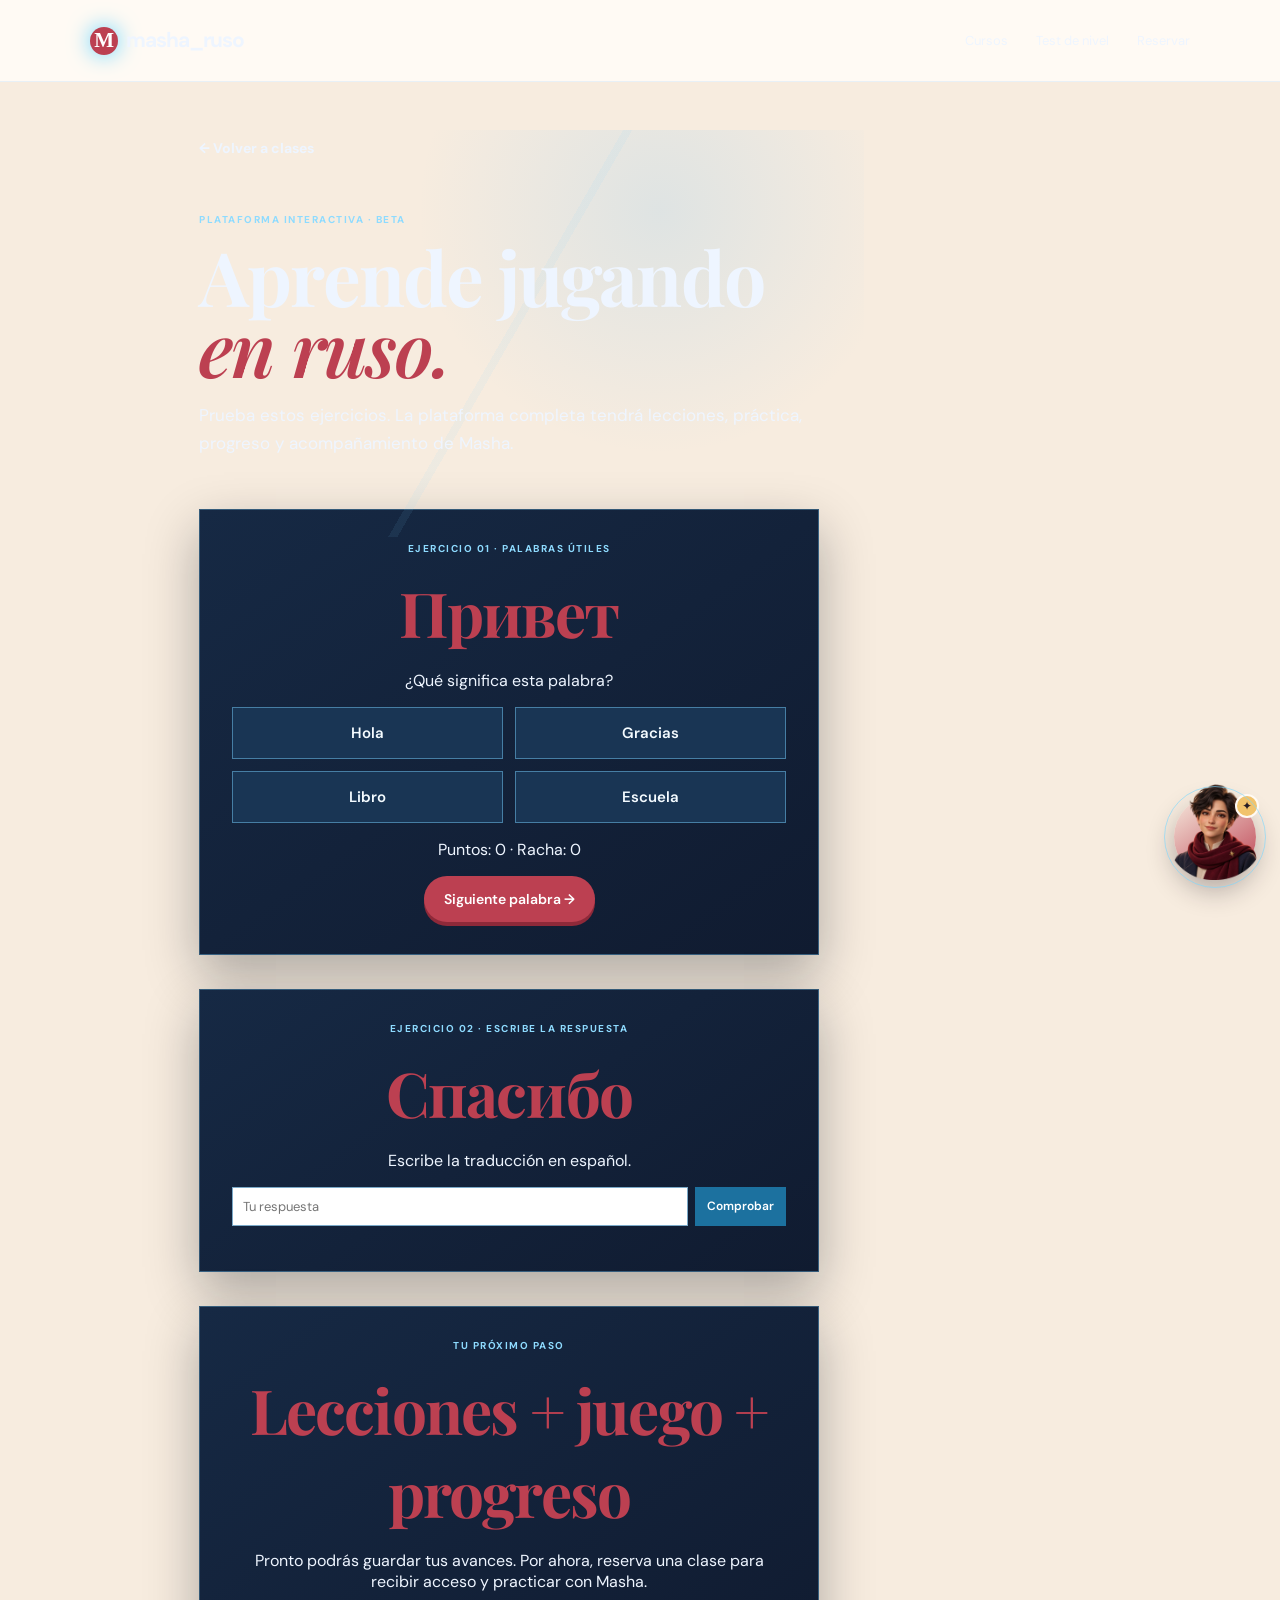
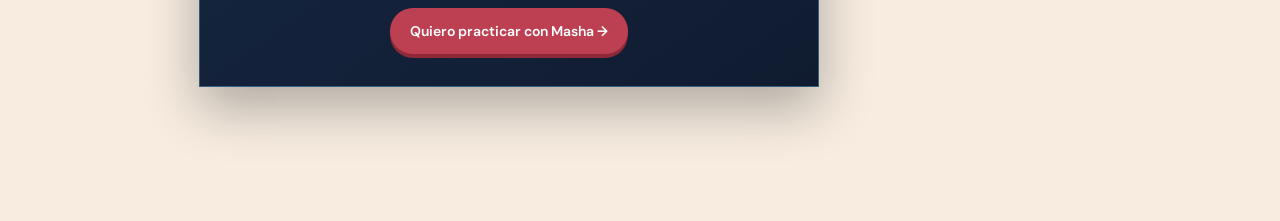
==== commit a62f13e5: "Keep Nika active on platform page" ====
--- a/plataforma.html
+++ b/plataforma.html
@@ -16,5 +16,5 @@
   <section class="experience-card game-card"><p class="eyebrow">EJERCICIO 02 · ESCRIBE LA RESPUESTA</p><h2>Спасибо</h2><p>Escribe la traducción en español.</p><form id="typing-exercise" class="guide-chat"><input id="typing-answer" autocomplete="off" placeholder="Tu respuesta"><button type="submit">Comprobar</button></form><p id="typing-feedback" class="guide-message"></p></section>
   <section class="experience-card game-card"><p class="eyebrow">TU PRÓXIMO PASO</p><h2>Lecciones + juego + progreso</h2><p>Pronto podrás guardar tus avances. Por ahora, reserva una clase para recibir acceso y practicar con Masha.</p><a class="button" href="reservar.html">Quiero practicar con Masha →</a></section>
 </main>
-<script src="js/nika-widget.js?v=platform-demo-17"></script><script src="js/juego.js?v=platform-demo-17"></script>
+<script src="js/nika-widget.js?v=nika-persistent-18"></script><script src="js/juego.js?v=platform-demo-17"></script>
 </body></html>
--- a/css/styles.css
+++ b/css/styles.css
@@ -808,4 +808,6 @@
 /* Voice controls for Nika */
 .guide-tools{display:grid;grid-template-columns:1fr 1fr;gap:8px;margin-top:10px}.guide-tools button,.test-nika button{border:1px solid #342433;background:#fffaf4;color:#251c25;padding:10px 7px;font:600 12px 'DM Sans';cursor:pointer}.guide-tools button:hover,.test-nika button:hover{background:#251c25;color:#fffaf4}.guide-message{margin:13px 0 0!important;font-size:12px!important;color:#7b4d41}.test-nika{display:flex;gap:15px;align-items:center;background:#e8d0b9;padding:16px 19px;margin:0 0 28px;max-width:620px}.test-nika img{width:75px;height:75px;object-fit:cover;object-position:center 20%;border-radius:50%;background:#bc4051}.test-nika p{margin:4px 0;font-size:13px;line-height:1.45}.test-nika button{margin-top:7px;background:#fffaf4}@media(max-width:720px){.guide-tools{grid-template-columns:1fr}.test-nika{align-items:flex-start}}
 /* Tech learning atmosphere and Nika interaction */
-.experience-page{background:#101a2b;color:#eef5ff}.experience-page header{background:#101a2be8;border-color:#8cc8ff33}.experience-page .brand,.experience-page nav a,.experience-page .back-link{color:#eef5ff}.experience-page .brand span{box-shadow:0 0 22px #64d4ff}.experience-page .experience-card,.experience-page .test-nika{background:linear-gradient(145deg,#162944,#101b30);border:1px solid #7bd3ff55;box-shadow:0 20px 50px #030a154d}.experience-page .experience-hero{position:relative;isolation:isolate}.experience-page .experience-hero:before{content:"";position:absolute;inset:-28px -15px;background:radial-gradient(circle at 70% 20%,#6fbdf52e,transparent 42%),linear-gradient(120deg,transparent 0 48%,#7bd3ff14 48% 49%,transparent 49% 100%);z-index:-1}.experience-page .eyebrow{color:#8edbff}.experience-page h1,.experience-page h2,.experience-page p,.experience-page strong,.experience-page legend,.experience-page label{color:#eef5ff}.experience-page .game-options button{background:#193554;color:#f4fbff;border-color:#7bd3ff77}.experience-page .game-options button:hover{background:#3a9bd2}.guide-orb{z-index:90;animation:nika-pulse 2.8s ease-in-out infinite}.guide-orb:after{content:"";position:absolute;inset:-10px;border:1px solid #7ad7ff99;border-radius:50%;animation:nika-ring 2.8s ease-out infinite}.virtual-guide{z-index:100;border:1px solid #7ad7ff;background:linear-gradient(145deg,#fffdf9,#e7f5ff);overflow:visible}.virtual-guide.show{box-shadow:0 0 0 100vmax #07101ab0,0 30px 80px #06101ddd}.virtual-guide.show:before{content:"";position:absolute;inset:-2px;border:1px solid #ffffffaa;pointer-events:none}.guide-chat{display:grid;grid-template-columns:1fr auto;gap:7px;margin-top:10px}.guide-chat input{min-width:0;border:1px solid #7aa9c8;padding:10px;font:13px 'DM Sans';background:#fff}.guide-chat button{border:0;background:#1c719f;color:#fff;padding:10px 12px;font:600 12px 'DM Sans';cursor:pointer}@keyframes nika-pulse{50%{transform:translateY(-6px) scale(1.04);box-shadow:0 18px 34px #43c5ff66}}@keyframes nika-ring{0%,35%{transform:scale(.8);opacity:0}55%{opacity:.9}100%{transform:scale(1.3);opacity:0}}+.experience-page{background:#101a2b;color:#eef5ff}.experience-page header{background:#101a2be8;border-color:#8cc8ff33}.experience-page .brand,.experience-page nav a,.experience-page .back-link{color:#eef5ff}.experience-page .brand span{box-shadow:0 0 22px #64d4ff}.experience-page .experience-card,.experience-page .test-nika{background:linear-gradient(145deg,#162944,#101b30);border:1px solid #7bd3ff55;box-shadow:0 20px 50px #030a154d}.experience-page .experience-hero{position:relative;isolation:isolate}.experience-page .experience-hero:before{content:"";position:absolute;inset:-28px -15px;background:radial-gradient(circle at 70% 20%,#6fbdf52e,transparent 42%),linear-gradient(120deg,transparent 0 48%,#7bd3ff14 48% 49%,transparent 49% 100%);z-index:-1}.experience-page .eyebrow{color:#8edbff}.experience-page h1,.experience-page h2,.experience-page p,.experience-page strong,.experience-page legend,.experience-page label{color:#eef5ff}.experience-page .game-options button{background:#193554;color:#f4fbff;border-color:#7bd3ff77}.experience-page .game-options button:hover{background:#3a9bd2}.guide-orb{z-index:90;animation:nika-pulse 2.8s ease-in-out infinite}.guide-orb:after{content:"";position:absolute;inset:-10px;border:1px solid #7ad7ff99;border-radius:50%;animation:nika-ring 2.8s ease-out infinite}.virtual-guide{z-index:100;border:1px solid #7ad7ff;background:linear-gradient(145deg,#fffdf9,#e7f5ff);overflow:visible}.virtual-guide.show{box-shadow:0 0 0 100vmax #07101ab0,0 30px 80px #06101ddd}.virtual-guide.show:before{content:"";position:absolute;inset:-2px;border:1px solid #ffffffaa;pointer-events:none}.guide-chat{display:grid;grid-template-columns:1fr auto;gap:7px;margin-top:10px}.guide-chat input{min-width:0;border:1px solid #7aa9c8;padding:10px;font:13px 'DM Sans';background:#fff}.guide-chat button{border:0;background:#1c719f;color:#fff;padding:10px 12px;font:600 12px 'DM Sans';cursor:pointer}@keyframes nika-pulse{50%{transform:translateY(-6px) scale(1.04);box-shadow:0 18px 34px #43c5ff66}}@keyframes nika-ring{0%,35%{transform:scale(.8);opacity:0}55%{opacity:.9}100%{transform:scale(1.3);opacity:0}}
+/* Persistent Nika and the in-page classroom */
+.guide-orb.launch{animation:nika-launch .7s cubic-bezier(.2,.9,.2,1) both!important;pointer-events:none}@keyframes nika-launch{0%{transform:translate3d(0,0,0) scale(1) rotate(0)}35%{transform:translate3d(-24vw,-22vh,120px) scale(1.35) rotate(-10deg)}70%{transform:translate3d(-31vw,-31vh,180px) scale(.7) rotate(7deg);opacity:.15}100%{transform:translate3d(-31vw,-31vh,180px) scale(.15);opacity:0}}.virtual-guide.show{animation:nika-arrival .62s cubic-bezier(.16,1,.3,1)!important}.virtual-guide.show .guide-avatar{animation:nika-avatar .8s .1s both}@keyframes nika-avatar{from{transform:translateY(42px) scale(.75);opacity:0}to{transform:none;opacity:1}}.guide-language{width:100%;border:1px solid #7aa9c8;background:#fff;padding:8px;font:12px 'DM Sans';margin:8px 0 0}.aula-home{display:grid;grid-template-columns:1fr 1fr;gap:46px;background:radial-gradient(circle at 80% 15%,#44c6ff33,transparent 35%),linear-gradient(135deg,#0b1b31,#152f50);color:#f4faff;padding:72px max(7vw,30px);align-items:center}.aula-home h2{font-size:clamp(36px,5vw,62px);line-height:1.02;margin:10px 0 18px}.aula-home h2 i{color:#84ddff}.aula-home p{max-width:530px;line-height:1.65}.aula-plan{display:grid;gap:4px;border-left:2px solid #78dfff;padding-left:16px;margin-top:27px}.aula-plan strong{font:700 28px 'Playfair Display'}.aula-plan span{font-size:13px;color:#b7cee5}.aula-quiz{background:#eff9ff;color:#10223c;padding:29px;border:1px solid #8ae0ff;box-shadow:18px 18px 0 #0a101d}.aula-quiz h3{font:700 27px 'Playfair Display';margin:7px 0 22px}.aula-quiz .eyebrow,.aula-quiz p{color:#265273}.aula-quiz .button{margin-top:15px}.aula-quiz #aula-options{display:grid;gap:8px}.aula-quiz #aula-options button{font:600 15px 'DM Sans';padding:12px;text-align:left;background:#fff;border:1px solid #9fc5dd;color:#162946;cursor:pointer}.aula-quiz #aula-options button:hover,.aula-quiz #aula-options button.correct{background:#44b986;color:#fff;border-color:#44b986}.aula-quiz #aula-options button.wrong{background:#cc6d71;color:#fff;border-color:#cc6d71}@media(max-width:760px){.aula-home{grid-template-columns:1fr;padding:52px 24px}.aula-quiz{box-shadow:9px 9px 0 #0a101d}.guide-orb.launch{animation:none!important;opacity:0}.virtual-guide.show{width:min(345px,calc(100vw - 24px))}}
